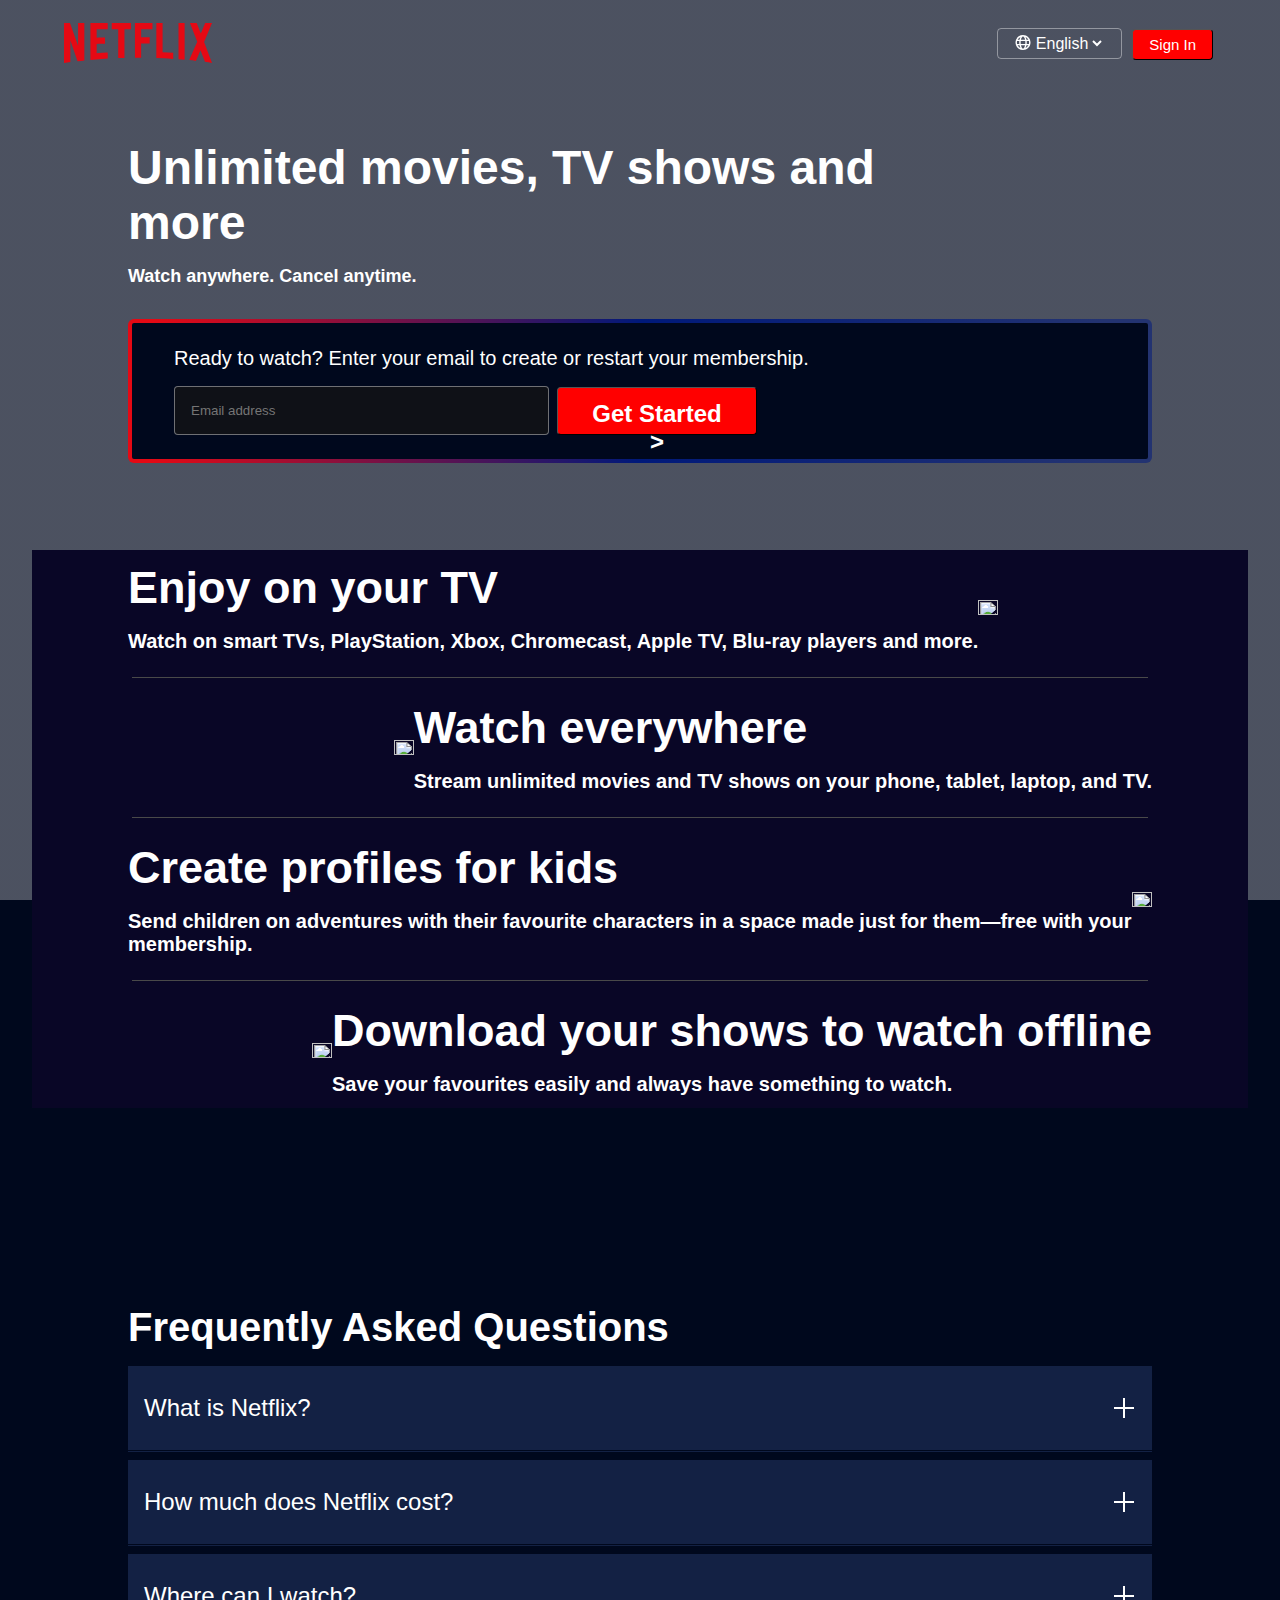
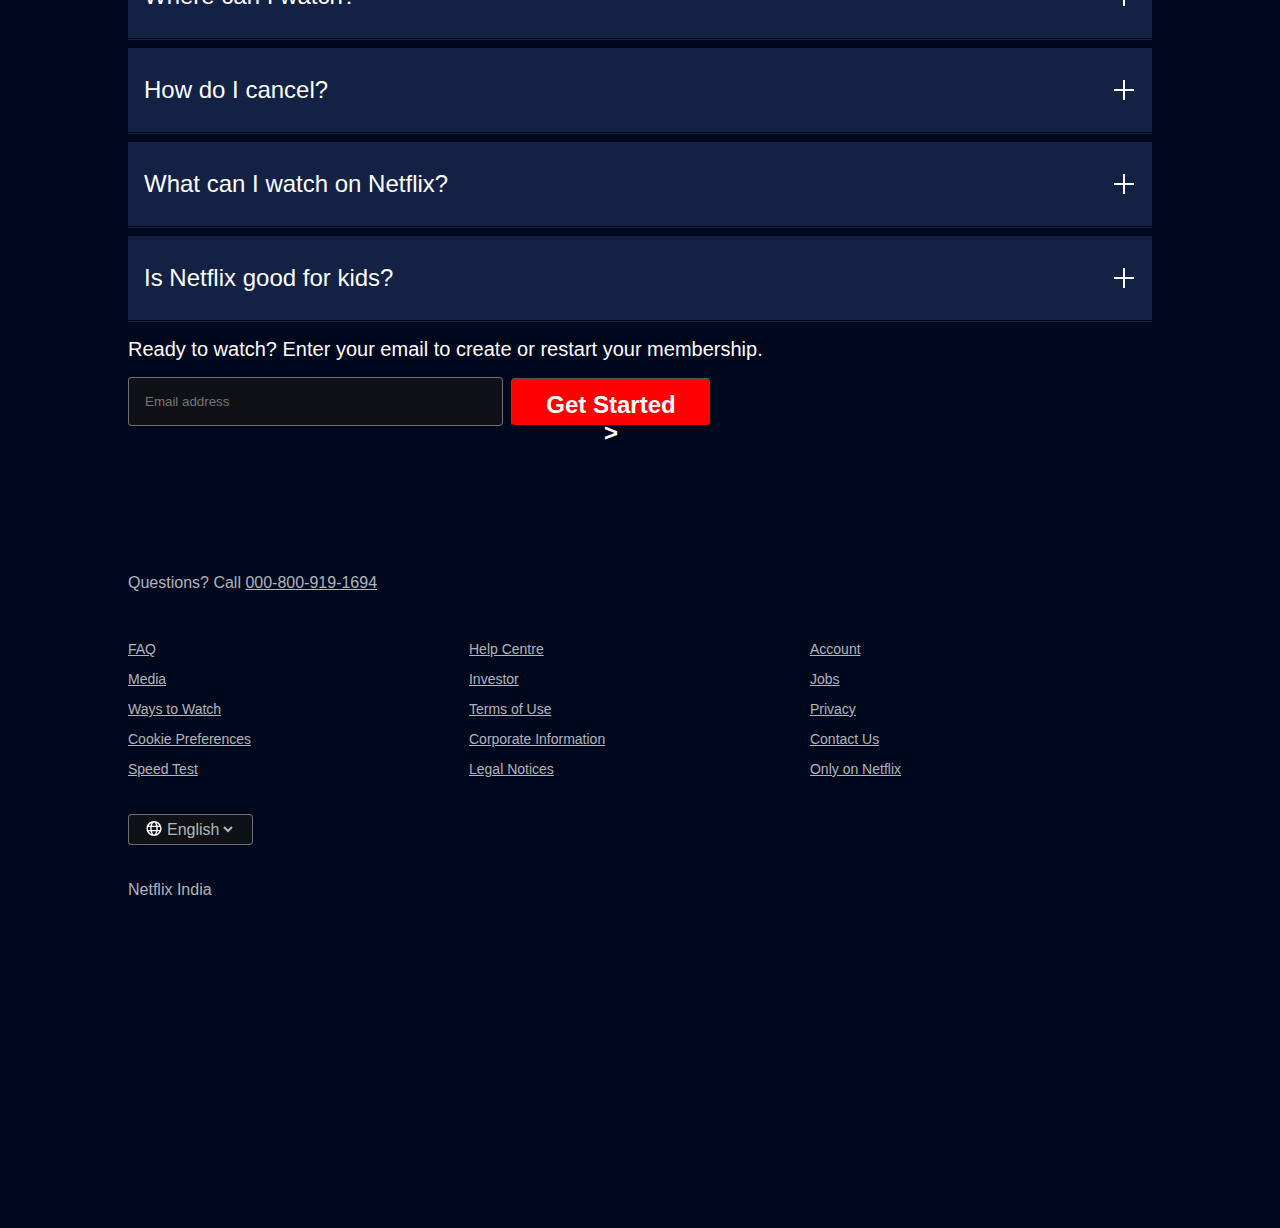
==== htmlfiles/index.html @ 383a478a "NetFlix-Clone-Commit-1" ====
<!DOCTYPE html>
<html lang="en">
<head>
    <meta charset="UTF-8">
    <meta content="width=device-width,initial-scale=1" name="viewport"/>
    <title>Netflix India – Watch TV Shows Online, Watch Movies Online</title>
    <link href="../nficon.ico" rel="icon">
    <link href="../cssfiles/index.css" rel="stylesheet">
    <link href="font.css" rel="stylesheet">
    <script src="../jsfiles/index.js"></script>
    <link href="https://fonts.googleapis.com" rel="preconnect">
    <link crossorigin href="https://fonts.gstatic.com" rel="preconnect">
    <link href="https://fonts.googleapis.com/css2?family=Roboto:wght@300&display=swap" rel="stylesheet">
</head>
<body>
<div class="container">
    <div class="content1">
        <div class="content1box">
            <div class="nav">
                <div id="left">
                    <div>
                        <svg id="logo" role="img"
                             viewBox="0 0 111 30" xmlns="http://www.w3.org/2000/svg">
                            <g>
                                <path d="M105.06233,14.2806261 L110.999156,30 C109.249227,29.7497422 107.500234,29.4366857 105.718437,29.1554972 L102.374168,20.4686475 L98.9371075,28.4375293 C97.2499766,28.1563408 95.5928391,28.061674 93.9057081,27.8432843 L99.9372012,14.0931671 L94.4680851,-5.68434189e-14 L99.5313525,-5.68434189e-14 L102.593495,7.87421502 L105.874965,-5.68434189e-14 L110.999156,-5.68434189e-14 L105.06233,14.2806261 Z M90.4686475,-5.68434189e-14 L85.8749649,-5.68434189e-14 L85.8749649,27.2499766 C87.3746368,27.3437061 88.9371075,27.4055675 90.4686475,27.5930265 L90.4686475,-5.68434189e-14 Z M81.9055207,26.93692 C77.7186241,26.6557316 73.5307901,26.4064111 69.250164,26.3117443 L69.250164,-5.68434189e-14 L73.9366389,-5.68434189e-14 L73.9366389,21.8745899 C76.6248008,21.9373887 79.3120255,22.1557784 81.9055207,22.2804387 L81.9055207,26.93692 Z M64.2496954,10.6561065 L64.2496954,15.3435186 L57.8442216,15.3435186 L57.8442216,25.9996251 L53.2186709,25.9996251 L53.2186709,-5.68434189e-14 L66.3436123,-5.68434189e-14 L66.3436123,4.68741213 L57.8442216,4.68741213 L57.8442216,10.6561065 L64.2496954,10.6561065 Z M45.3435186,4.68741213 L45.3435186,26.2498828 C43.7810479,26.2498828 42.1876465,26.2498828 40.6561065,26.3117443 L40.6561065,4.68741213 L35.8121661,4.68741213 L35.8121661,-5.68434189e-14 L50.2183897,-5.68434189e-14 L50.2183897,4.68741213 L45.3435186,4.68741213 Z M30.749836,15.5928391 C28.687787,15.5928391 26.2498828,15.5928391 24.4999531,15.6875059 L24.4999531,22.6562939 C27.2499766,22.4678976 30,22.2495079 32.7809542,22.1557784 L32.7809542,26.6557316 L19.812541,27.6876933 L19.812541,-5.68434189e-14 L32.7809542,-5.68434189e-14 L32.7809542,4.68741213 L24.4999531,4.68741213 L24.4999531,10.9991564 C26.3126816,10.9991564 29.0936358,10.9054269 30.749836,10.9054269 L30.749836,15.5928391 Z M4.78114163,12.9684132 L4.78114163,29.3429562 C3.09401069,29.5313525 1.59340144,29.7497422 0,30 L0,-5.68434189e-14 L4.4690224,-5.68434189e-14 L10.562377,17.0315868 L10.562377,-5.68434189e-14 L15.2497891,-5.68434189e-14 L15.2497891,28.061674 C13.5935889,28.3437998 11.906458,28.4375293 10.1246602,28.6868498 L4.78114163,12.9684132 Z">
                                </path>
                            </g>
                        </svg>
                    </div>
                </div>
                <div id="right">
                    <div class="inline selectbtn">
                        <div>
                            <svg class="logoglobe"
                                 fill="none"
                                 height="15"
                                 viewBox="0 0 16 16"
                                 width="18"
                                 xmlns="http://www.w3.org/2000/svg">
                                <path
                                        clip-rule="evenodd"
                                        d="M8 14.5C8.23033 14.5 8.84266 14.2743 9.48679 12.986C9.76293 12.4337 9.99973 11.7621 10.1748 11H5.8252C6.00027 11.7621 6.23707 12.4337 6.51321 12.986C7.15734 14.2743 7.76967 14.5 8 14.5ZM5.57762 9.5C5.52716 9.02077 5.5 8.51911 5.5 8C5.5 7.48089 5.52716 6.97923 5.57762 6.5H10.4224C10.4728 6.97923 10.5 7.48089 10.5 8C10.5 8.51911 10.4728 9.02077 10.4224 9.5H5.57762ZM11.7092 11C11.4822 12.1217 11.1317 13.117 10.6914 13.9184C12.0137 13.3161 13.0987 12.2837 13.7678 11H11.7092ZM14.3261 9.5H11.9298C11.9759 9.01412 12 8.51269 12 8C12 7.48731 11.9759 6.98588 11.9298 6.5H14.3261C14.4398 6.98152 14.5 7.48373 14.5 8C14.5 8.51627 14.4398 9.01848 14.3261 9.5ZM4.0702 9.5H1.67393C1.56019 9.01848 1.5 8.51627 1.5 8C1.5 7.48373 1.56019 6.98152 1.67393 6.5H4.0702C4.02411 6.98588 4 7.48731 4 8C4 8.51269 4.02411 9.01412 4.0702 9.5ZM2.23221 11H4.29076C4.51779 12.1217 4.86832 13.117 5.30864 13.9184C3.98635 13.3161 2.90128 12.2837 2.23221 11ZM5.8252 5H10.1748C9.99973 4.23793 9.76293 3.56626 9.48679 3.01397C8.84266 1.72571 8.23033 1.5 8 1.5C7.76967 1.5 7.15734 1.72571 6.51321 3.01397C6.23707 3.56626 6.00027 4.23793 5.8252 5ZM11.7092 5H13.7678C13.0987 3.71627 12.0137 2.68389 10.6914 2.08162C11.1317 2.88302 11.4822 3.8783 11.7092 5ZM5.30864 2.08162C4.86832 2.88302 4.51779 3.8783 4.29076 5H2.23221C2.90128 3.71628 3.98635 2.68389 5.30864 2.08162ZM8 0C12.4183 0 16 3.58172 16 8C16 12.4183 12.4183 16 8 16C3.58172 16 0 12.4183 0 8C0 3.58172 3.58172 0 8 0Z"
                                        fill="white"
                                        fill-rule="evenodd">
                                </path>
                            </svg>
                        </div>
                        <select class="inline">
                            <option selected value="Eng">English</option>
                            <option value="Hin">हिन्दी</option>
                        </select>
                    </div>

                    <div class="inline">
                        <button><a href="">Sign In</a></button>
                    </div>
                </div>
            </div>
            <div id="head">
                <h1 class="netflix-sans">
                    Unlimited movies, TV shows and more
                </h1>
                <span class="netflix-sans">
                <p>Watch anywhere. Cancel anytime.</p>
            </span>
                <div class="headbox">
                    <h3>
                        Ready to watch? Enter your email to create or restart your membership.
                    </h3>
                    <div>
                        <form action="" class="headboxform" method="post">
                            <div>
                                <input name="email" placeholder="Email address" type="email">
                            </div>
                            <button class="netflix-sans" type="submit">Get Started ></button>
                        </form>
                    </div>
                </div>
            </div>
        </div>
    </div>

    <div class="content2">
        <div class="bg1content2"></div>
        <div id="contentin2">

            <div class="content2box">
                <div class="box">
                    <div>
                        <h3>
                            Enjoy on your TV
                        </h3>
                        <p>
                            Watch on smart TVs, PlayStation, Xbox, Chromecast, Apple TV, Blu-ray players and more.
                        </p>
                    </div>
                    <div class="imgdiv"><img height="450" src="../pic1.png" width="600"></div>
                </div>
                <div id="boxline">
                    <div></div>
                </div>
                <div class="box boxreverse">
                    <div>
                        <h3>
                            Watch everywhere
                        </h3>
                        <p>
                            Stream unlimited movies and TV shows on your phone, tablet, laptop, and TV.
                        </p>
                    </div>
                    <div class="imgdiv"><img height="450" src="../pic2.png" width="600"></div>
                </div>
                <div id="boxline">
                    <div></div>
                </div>
                <div class="box">
                    <div>
                        <h3>
                            Create profiles for kids
                        </h3>
                        <p>
                            Send children on adventures with their favourite characters in a space made just for
                            them—free with your membership.
                        </p>
                    </div>
                    <div class="imgdiv"><img height="450" src="../pic3.png" width="600"></div>
                </div>
                <div id="boxline">
                    <div></div>
                </div>
                <div class="box boxreverse">
                    <div>
                        <h3>
                            Download your shows to watch offline
                        </h3>
                        <p>
                            Save your favourites easily and always have something to watch.
                        </p>
                    </div>
                    <div class="imgdiv"><img height="450" src="../pic4.png" width="600"></div>
                </div>
            </div>
            <div id="faq">
                <h2>Frequently Asked Questions</h2>
                <h3 class="faqbox">
                    <div>
                        <button class="faqbutton" id="1" onclick="display('1')">
                                <span>
                                    What is Netflix?
                                </span>
                            <svg alt="" class="default-ltr-cache-1tgeghn e1tuurd64" data-name="Add" fill="none"
                                 height="24"
                                 viewBox="0 0 24 24" width="24" xmlns="http://www.w3.org/2000/svg">
                                <path clip-rule="evenodd" d="M11 2V11H2V13H11V22H13V13H22V11H13V2H11Z"
                                      fill="currentColor"
                                      fill-rule="evenodd">
                                </path>
                            </svg>
                        </button>
                    </div>
                    <div class="hidden" id="2">
                        Netflix is a streaming service that offers a wide variety of award-winning TV shows, movies,
                        anime, documentaries and more – on thousands of internet-connected devices.
                        <br><br>
                        You can watch as much as you want, whenever you want, without a single ad – all for one low
                        monthly price. There's always something new to discover, and new TV shows and movies are
                        added
                        every week!
                    </div>
                </h3>
                <h3 class="faqbox">
                    <div>
                        <button class="faqbutton" id="3" onclick="display('3')">
                                <span>
                                    How much does Netflix cost?
                                </span>
                            <svg alt="" class="default-ltr-cache-1tgeghn e1tuurd64" data-name="Add" fill="none"
                                 height="24"
                                 viewBox="0 0 24 24" width="24" xmlns="http://www.w3.org/2000/svg">
                                <path clip-rule="evenodd" d="M11 2V11H2V13H11V22H13V13H22V11H13V2H11Z"
                                      fill="currentColor"
                                      fill-rule="evenodd">
                                </path>
                            </svg>
                        </button>
                    </div>
                    <div class="hidden" id="4">
                        Watch Netflix on your smartphone, tablet, Smart TV, laptop, or streaming device, all for one
                        fixed monthly fee. Plans range from ₹ 149 to ₹ 649 a month. No extra costs, no contracts.
                    </div>
                </h3>
                <h3 class="faqbox">
                    <div>
                        <button class="faqbutton" id="5" onclick="display('5')">
                                    <span>
                                        Where can I watch?
                                    </span>
                            <svg alt="" class="default-ltr-cache-1tgeghn e1tuurd64" data-name="Add" fill="none"
                                 height="24"
                                 viewBox="0 0 24 24" width="24" xmlns="http://www.w3.org/2000/svg">
                                <path clip-rule="evenodd" d="M11 2V11H2V13H11V22H13V13H22V11H13V2H11Z"
                                      fill="currentColor"
                                      fill-rule="evenodd">
                                </path>
                            </svg>
                        </button>
                    </div>
                    <div class="hidden" id="6">
                        Watch anywhere, anytime. Sign in with your Netflix account to watch instantly on the web at
                        netflix.com from your personal computer or on any internet-connected device that offers the
                        Netflix app, including smart TVs, smartphones, tablets, streaming media players and game
                        consoles.
                        <br><br>
                        You can also download your favourite shows with the iOS, Android, or Windows 10 app. Use
                        downloads to watch while you're on the go and without an internet connection. Take Netflix
                        with
                        you anywhere.
                    </div>
                </h3>
                <h3 class="faqbox">
                    <div>
                        <button class="faqbutton" id="7" onclick="display('7')">
                                    <span>
                                        How do I cancel?
                                    </span>
                            <svg alt="" class="default-ltr-cache-1tgeghn e1tuurd64" data-name="Add" fill="none"
                                 height="24"
                                 viewBox="0 0 24 24" width="24" xmlns="http://www.w3.org/2000/svg">
                                <path clip-rule="evenodd" d="M11 2V11H2V13H11V22H13V13H22V11H13V2H11Z"
                                      fill="currentColor"
                                      fill-rule="evenodd">
                                </path>
                            </svg>
                        </button>
                    </div>
                    <div class="hidden" id="8">
                        Netflix is flexible. There are no annoying contracts and no commitments. You can easily
                        cancel
                        your account online in two clicks. There are no cancellation fees – start or stop your
                        account
                        anytime.
                    </div>
                </h3>
                <h3 class="faqbox">
                    <div>
                        <button class="faqbutton" id="9" onclick="display('9')">
                                    <span>
                                        What can I watch on Netflix?
                                    </span>
                            <svg alt="" class="default-ltr-cache-1tgeghn e1tuurd64" data-name="Add" fill="none"
                                 height="24"
                                 viewBox="0 0 24 24" width="24" xmlns="http://www.w3.org/2000/svg">
                                <path clip-rule="evenodd" d="M11 2V11H2V13H11V22H13V13H22V11H13V2H11Z"
                                      fill="currentColor"
                                      fill-rule="evenodd">
                                </path>
                            </svg>
                        </button>
                    </div>
                    <div class="hidden" id="10">
                        Netflix has an extensive library of feature films, documentaries, TV shows, anime,
                        award-winning
                        Netflix originals, and more. Watch as much as you want, anytime you want.
                    </div>
                </h3>
                <h3 class="faqbox">
                    <div>
                        <button class="faqbutton" id="11" onclick="display('11')">
                                    <span>
                                        Is Netflix good for kids?
                                    </span>
                            <svg alt="" class="default-ltr-cache-1tgeghn e1tuurd64" data-name="Add" fill="none"
                                 height="24"
                                 viewBox="0 0 24 24" width="24" xmlns="http://www.w3.org/2000/svg">
                                <path clip-rule="evenodd" d="M11 2V11H2V13H11V22H13V13H22V11H13V2H11Z"
                                      fill="currentColor"
                                      fill-rule="evenodd">
                                </path>
                            </svg>
                        </button>
                    </div>
                    <div class="hidden" id="12">
                        The Netflix Kids experience is included in your membership to give parents control while
                        kids
                        enjoy family-friendly TV shows and films in their own space.
                        <br><br>
                        Kids profiles come with PIN-protected parental controls that let you restrict the maturity
                        rating of content kids can watch and block specific titles you don’t want kids to see.
                    </div>
                </h3>
                <div class="headbox" id="repeatbox">
                    <h3>
                        Ready to watch? Enter your email to create or restart your membership.
                    </h3>
                    <div>
                        <form action="" class="headboxform" method="post">
                            <div>
                                <input name="email" placeholder="Email address" type="email">
                            </div>
                            <button class="netflix-sans" type="submit">Get Started ></button>
                        </form>
                    </div>
                </div>
            </div>
            <div id="bottom">
                <footer>
                    <p>
                        Questions? Call
                        <a href="">
                            <span>000-800-919-1694</span>
                        </a>
                    </p>
                    <ul>
                        <li>
                            <a href="" role="link">FAQ</a>
                        </li>
                        <li>
                            <a href="" role="link">Help Centre</a>
                        </li>
                        <li>
                            <a href="" role="link">Account</a>
                        </li>
                        <li>
                            <a href="" role="link">Media</a>
                        </li>
                        <li>
                            <a href="" role="link">Investor</a>
                        </li>
                        <li>
                            <a href="" role="link">Jobs</a>
                        </li>
                        <li>
                            <a href="" role="link">Ways to Watch</a>
                        </li>
                        <li>
                            <a href="" role="link">Terms of Use</a>
                        </li>
                        <li>
                            <a href="" role="link">Privacy</a>
                        </li>
                        <li>
                            <a href="" role="link">Cookie Preferences</a>
                        </li>
                        <li>
                            <a href="" role="link">Corporate Information</a>
                        </li>
                        <li>
                            <a href="" role="link">Contact Us</a>
                        </li>
                        <li>
                            <a href="" role="link">Speed Test</a>
                        </li>
                        <li>
                            <a href="" role="link">Legal Notices</a>
                        </li>
                        <li>
                            <a href="" role="link">Only on Netflix</a>
                        </li>
                    </ul>
                    <div class="inline selectbtn" id="repeatbutton">
                        <div>
                            <svg class="logoglobe"
                                 fill="none"
                                 height="15"
                                 viewBox="0 0 16 16"
                                 width="18"
                                 xmlns="http://www.w3.org/2000/svg">
                                <path
                                        clip-rule="evenodd"
                                        d="M8 14.5C8.23033 14.5 8.84266 14.2743 9.48679 12.986C9.76293 12.4337 9.99973 11.7621 10.1748 11H5.8252C6.00027 11.7621 6.23707 12.4337 6.51321 12.986C7.15734 14.2743 7.76967 14.5 8 14.5ZM5.57762 9.5C5.52716 9.02077 5.5 8.51911 5.5 8C5.5 7.48089 5.52716 6.97923 5.57762 6.5H10.4224C10.4728 6.97923 10.5 7.48089 10.5 8C10.5 8.51911 10.4728 9.02077 10.4224 9.5H5.57762ZM11.7092 11C11.4822 12.1217 11.1317 13.117 10.6914 13.9184C12.0137 13.3161 13.0987 12.2837 13.7678 11H11.7092ZM14.3261 9.5H11.9298C11.9759 9.01412 12 8.51269 12 8C12 7.48731 11.9759 6.98588 11.9298 6.5H14.3261C14.4398 6.98152 14.5 7.48373 14.5 8C14.5 8.51627 14.4398 9.01848 14.3261 9.5ZM4.0702 9.5H1.67393C1.56019 9.01848 1.5 8.51627 1.5 8C1.5 7.48373 1.56019 6.98152 1.67393 6.5H4.0702C4.02411 6.98588 4 7.48731 4 8C4 8.51269 4.02411 9.01412 4.0702 9.5ZM2.23221 11H4.29076C4.51779 12.1217 4.86832 13.117 5.30864 13.9184C3.98635 13.3161 2.90128 12.2837 2.23221 11ZM5.8252 5H10.1748C9.99973 4.23793 9.76293 3.56626 9.48679 3.01397C8.84266 1.72571 8.23033 1.5 8 1.5C7.76967 1.5 7.15734 1.72571 6.51321 3.01397C6.23707 3.56626 6.00027 4.23793 5.8252 5ZM11.7092 5H13.7678C13.0987 3.71627 12.0137 2.68389 10.6914 2.08162C11.1317 2.88302 11.4822 3.8783 11.7092 5ZM5.30864 2.08162C4.86832 2.88302 4.51779 3.8783 4.29076 5H2.23221C2.90128 3.71628 3.98635 2.68389 5.30864 2.08162ZM8 0C12.4183 0 16 3.58172 16 8C16 12.4183 12.4183 16 8 16C3.58172 16 0 12.4183 0 8C0 3.58172 3.58172 0 8 0Z"
                                        fill="white"
                                        fill-rule="evenodd">
                                </path>
                            </svg>
                        </div>
                        <select class="inline">
                            <option selected value="Eng">English</option>
                            <option value="Hin">हिन्दी</option>
                        </select>
                    </div>
                    <div>Netflix India</div>
                </footer>
            </div>
        </div>
    </div>
</div>
</body>
</html>
---- cssfiles/index.css ----
* {
    margin: 0px;
    padding: 0px;
    color: white;
    font-family: "Myfont",Arial,sans-serif;
    font-weight: 100;
    -webkit-text-size-adjust: 100%;
}
body{
    font-size: 16px;
}

.container{
    display: flex;
    flex-direction: column;
    justify-content: center;
    flex-wrap: wrap;
}
.content1{
    display: flex;
    /*flex-wrap: wrap;*/
    /*position: relative;*/
    width: 100%;
    background: linear-gradient(0deg, rgba(0, 8, 29, 0.7), rgba(0, 8, 29, 0.7)), url("../bgimg.jpg");
    min-height: 56.25rem;
    box-sizing: border-box;

}
.content1box {
    display: flex;
    flex-direction: column;
    padding: 0 3rem;
    width: 100%;
}

.nav {
    display: flex;
    align-items: center;
    height: 86px;
    padding: 0 3rem;
}

#left {
    width: 40%;
    /*margin-left: -16px;*/
}

#right {
    text-align: right;
    width: 60%;
    padding: 3px;
    height: 35px;
}

.selectbtn {
    background-color: transparent;
    padding: 4px 16px;
    font-stretch: 100%;
    border: 1px solid rgba(255, 255, 255, 0.4);
    margin: 2px 6px 0px 0px;
    border-radius: 4px;
}

select {
    background-color: transparent;
    color: white;
    border: none;
    font-size: 16px;
    /*-webkit-appearance: none;*/
}

#logo {
    width: 9.25rem;
    height: 2.5rem;
    fill: rgba(229, 9, 20, 1);
    display: block;
}

button {
    border-width: 0.0625rem;
    color: white;
    background-color: red;
    padding: 6px 16px;
    font-size: 15px;
    /*margin: -2px 0px 0px 2px;*/
    border-radius: 4px;
}

.logoglobe {
    margin-top: 2px;
    fill: rgba(229, 9, 20, 1);
    /*color: white;*/
}

a {
    color: white;
    text-decoration: none;
    font-weight: 500;
}

.inline {
    display: inline-flex;
}

#head {
    padding: 5.875rem min(10%, 6.25rem) 0 min(10%, 6.25rem);
    display: inline-flex;
    flex-direction: column;
    -webkit-box-pack: end;
    margin: -16px 0px 0px 0px;
}

.netflix-sans {
    font-family: "Myfont", Arial, sans-serif;
    font-weight: 900;
    display: inline-flex;
}

#head h1 {
    margin-top: 10px;
    width: 75%;
    -webkit-text-size-adjust: 100%;
    font-size: 3.5rem;
}

#head span {
    margin-top: 16px;
}

#head span p {
    font-size: 1.5rem;
    font-weight: 550;
}

.headbox {
    display: flex;
    flex-direction: column;
    background: linear-gradient(0deg, rgba(0, 8, 29, 1), rgba(0, 8, 29, 1)) padding-box, linear-gradient(271.65deg, #233371 5.26%, #00197a 50.02%, #e50914 97.68%) border-box;
    border: 4px solid transparent;
    padding:1.5rem 2.625rem;
    margin: 3.5rem 0 0 0;
    border-radius: 6px;
    width: auto;
    /*height: 115px;*/
    justify-content: center;
}
.headbox div{
    -webkit-box-sizing: border-box;
}
.headboxform{
    display: flex;
    align-items: flex-end;
    width: 100%;
}
.headbox h3{
    font-size: 1.25rem;
    font-weight: 400;
}

.headboxform div{
    margin-top: 1rem;
    display: inline-flex;
    background: rgba(22, 22, 22, 0.7);
    border-radius: 0.25rem;
    border: 1px solid rgba(255, 255, 255, 0.4);
    min-height: 1rem;
    min-width: 1rem;
    flex: 2;
    max-width: 375px;
}

.headboxform div input{
    top: 1rem;
    left: 1rem;
    font-size: 1 rem ;
    cursor: text;
    background: transparent;
    width: 100%;
    border: none;
    padding: 1rem;
    color: rgba(255, 255, 255, 0.7);

}
.headboxform button{
    display: inline-flex;
    font-size: 1.5rem;
    font-weight: 550;
    padding: 0.75rem 1.5rem;
    cursor: pointer;
    flex: 1;
    max-height: 3rem;
    margin-left: 0.5rem;
    max-width: 200px;
    min-width: 200px;
}

.content2{
    display: flex;
    width: auto;
    position: relative;
}
.bg1content2{
    display: flex;
    position: relative;
    height: 100%;
    background: linear-gradient(180deg, rgba(0, 8, 29, 0) 0%, #00081D 93.46%);
}



#contentin2{
    position:relative;
    display: flex;
    flex-direction: column;
    padding: 0 3rem;
    background: linear-gradient(0deg, rgba(0, 8, 29, 1), rgba(0, 8, 29, 1)) padding-box, linear-gradient(271.65deg, #233371 5.26%, #00197a 50.02%, #e50914 97.68%) border-box;
    width: 100%;
    height: inherit;
}
.content2box{
    background: #090626;
    position: relative;
    top: -230px;

}
.box{
    padding: 12px min(10%, 6rem);
    display: flex;
    flex-direction: row;
    align-items: center;
}
.boxreverse{
    flex-direction: row-reverse;
}
.box div{
    display: flex;
    flex-direction: column;
    justify-content: center;
}
.imgdiv{
    display: flex;
    box-sizing: inherit;
}
img{
    width: 100%;
    height: 100%;
}
#boxline{
    padding: 12px 100px;
    display: block;
}
#boxline div{
    border-bottom: 1.21165px solid #494949;
}
.box div h3{
    font-weight: 900;
    font-size: 45px;
    display: inline-flex;
}
.box div p{
    display: inline-flex;
    font-weight: 550;
    font-size: 20px;
    margin-top: 16px;
}

#faq{
    position: relative;
    top: -265px;
    margin-top: 52px;
    padding: 3.75rem min(10%, 6rem) 4rem;
}
#faq h2{
    font-size: 40px;
    font-weight: 700;
    display: inline-flex;
    margin-bottom: 16px;
}

.faqbox{
    position: relative;
    margin-bottom: 8px;
    background-color: rgba(19, 33, 68, 1);
}
.faqbox div{
    border-bottom:1px solid rgba(0, 8, 29, 1);
}
.faqbutton{
    width: 100%;
    height: 84px;
    display: flex;
    justify-content: space-between;
    align-items: center;
    background: transparent;
    border: none;
    cursor: pointer;
}
.faqbutton>span,.faqbox>div{
    font-weight: 400;
    font-size: 24px;
    text-align: left;
}
.hidden{
    visibility: collapse;
    max-height: 0;
    padding: 0 1.5rem;
    overflow: hidden;
    transition: all 0.1s cubic-bezier(0.5, 0, 0.1, 1);
}
.visible{
    visibility: visible;
    display: block;
    text-align: left;
    text-indent: 0;
    max-height: 75rem;
    padding: 1.5rem 1.5rem;
    transition:  all 0.25s cubic-bezier(0.5, 0, 0.1, 1);
    background: rgba(34, 51, 98, 1);
}

#repeatbox{
    background: transparent;
    border: none;
    padding: 0px;
    margin-top: 16px;
}

#bottom{
    position: relative;
    top: -265px;
    margin-top: 24px;
    padding: 3.75rem min(10%, 6rem) 4rem;
}

footer *{
    color:rgba(255,255,255,0.7);
}
footer ul{
    margin-top: 36px;
    display: inline-flex;
    width: 100%;
    flex-wrap: wrap;
}
footer ul li{
    margin-top: 12px;
    list-style: none;
    width: 25%;
}

footer span,ul>li>a{
    text-decoration: underline;
    font-size: 14px;
    font-weight: 400;
}
footer span{
    font-size: 16px;
}

footer>div,#repeatbutton{
    margin-top: 36px;
}
#repeatbutton{
    background: rgba(22,22,22,0.7);
}

@media only screen and (max-width: 1280px){
    #head{
        padding: 3.75rem min(10%, 6rem) 0 min(10%, 6rem);
        font-size: 3rem;
    }
    #head span p {
        font-size: 1.125rem;
    }
    #contentin2{
        padding: 0 2rem;
    }
    footer ul li{
        width: 33.3%;
    }
    #head h1{
        font-size: 3rem;
    }
    .content1box{
        padding: 0 2rem;
        min-height: 56.25rem;
    }
    .nav{
        padding: 0 2rem;
    }
    .headbox{
        padding:1.5rem 2.625rem;
        margin: 2rem 0 0 0;
    }
    .content2box{
        top: -350px;
    }
}
@media only screen and (max-width: 960px){
    footer ul li{
        width: 50%;
    }
    #head h1{
        font-size: 2.4rem;
        font-weight: 700;
    }
    .content1box{
        padding: 0 2rem;
        min-height: 32rem;
    }
    .headbox{
        padding:1rem;
        margin: 0.875rem 0 0 0;
    }
    #logo{
        width: 5.5625rem;
        height: 1.5rem;
    }
    .content2box{
        top: -400px;
    }
}
@media only screen and (max-width: 600px) {

    .selectbtn select{
        min-width: auto;

    }
    .selectbtn{
        margin: 2px 0px;
    }
    .content1box{
        padding: 0 1.5rem;
        min-height: 30rem;
    }
    #head{
        padding: 3.75rem min(10%, 1rem) 0 min(10%, 1rem);
    }
    .nav{
        padding: 0px;
    }
    .headbox h3{
        line-height: 1.6875rem;
        font-size: 1.125rem;
    }
    .headboxform{
        align-items: flex-start;
        flex-direction:column;
    }
    .headboxform div{
        width: 100%;
    }
    .headboxform button{
        font-size: 1.125rem;
        padding: 0.5rem 1rem;
        min-height: 3rem;
        margin-top: 1rem;
    }
    .box{
        padding: 12px min(10%, 1rem);
    }

    #contentin2{
        padding: 0 1.5rem;
        /*top: 279px;*/
    }
    #faq{
        padding: 3.75rem min(10%, 1rem) 3rem;
    }
    #bottom{
        padding: 0 1.5rem;
        padding: 3.75rem min(10%, 1rem) 3rem;
    }
    footer ul li{
        width: 100%;
    }
    .box{
        flex-direction: column;
    }
    .box div h3{
        font-weight: 700;
        font-size: 2rem;
    }
    .box div p{
        font-weight: 400;
        font-size: 1rem;
    }
    .content2box{
        top: -300px;
    }
}
@media screen and (max-width: 415px) {
    .content2box{
        top: -250px;
    }
}
@media screen and (max-width: 335px) {
    .container{
        flex-wrap: nowrap;
        overflow: clip;
    }
    .content2box{
        top: -100px;
    }
    .headboxform button{
        min-width: 113px;
        overflow: clip;
    }
}
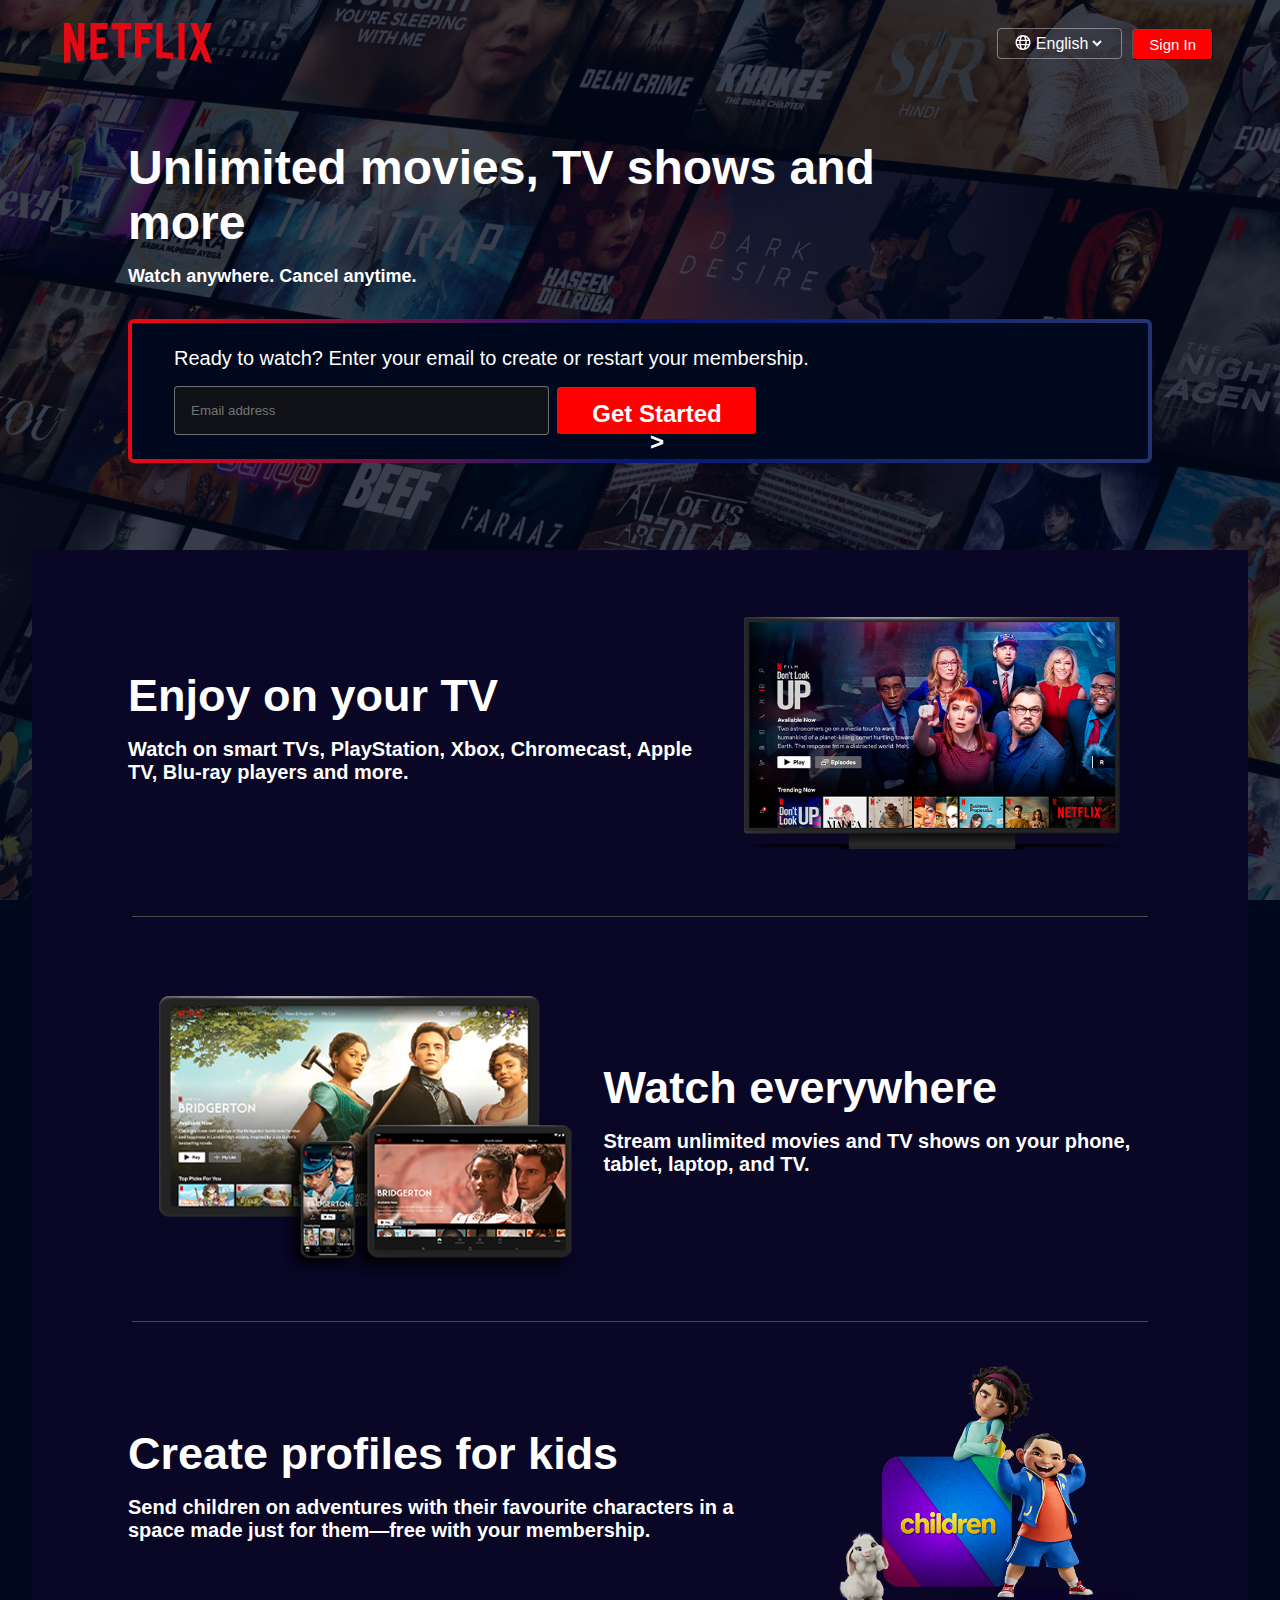
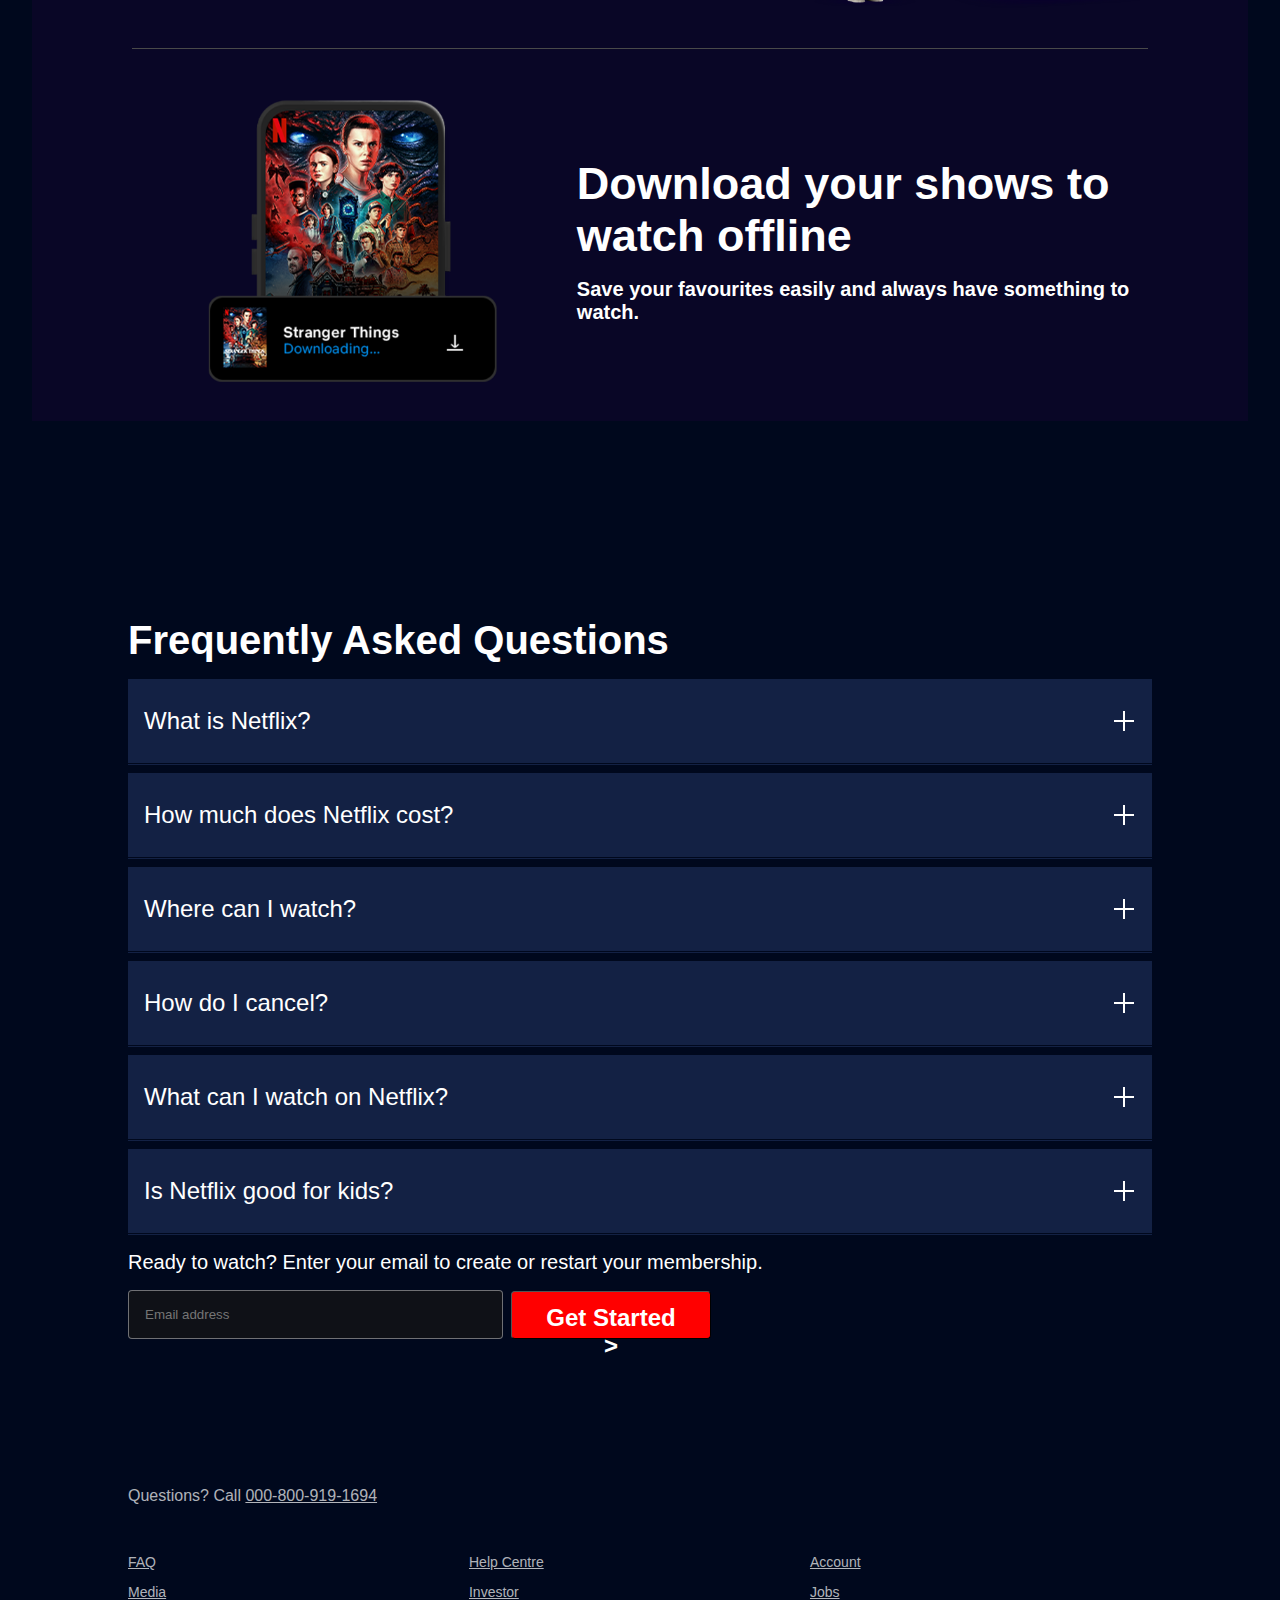
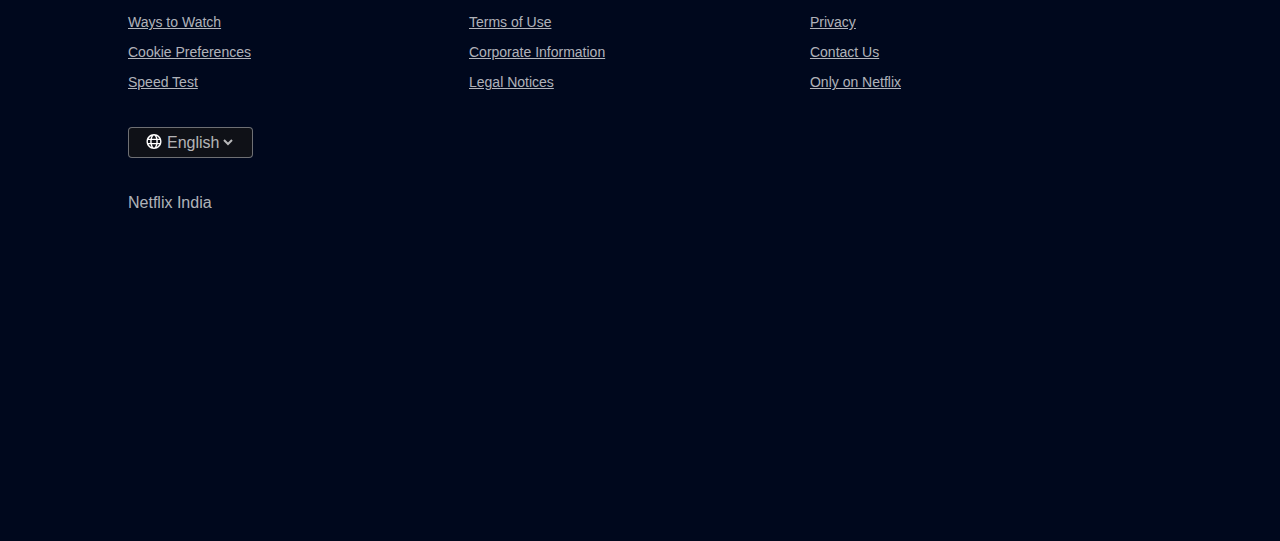
==== commit 1c8c760e: "NetFlix_Clone commit-1" ====
--- a/htmlfiles/index.html
+++ b/htmlfiles/index.html
@@ -4,7 +4,7 @@
     <meta charset="UTF-8">
     <meta content="width=device-width,initial-scale=1" name="viewport"/>
     <title>Netflix India – Watch TV Shows Online, Watch Movies Online</title>
-    <link href="../nficon.ico" rel="icon">
+    <link href="../imgs/nficon.ico" rel="icon">
     <link href="../cssfiles/index.css" rel="stylesheet">
     <link href="font.css" rel="stylesheet">
     <script src="../jsfiles/index.js"></script>
@@ -94,7 +94,7 @@
                             Watch on smart TVs, PlayStation, Xbox, Chromecast, Apple TV, Blu-ray players and more.
                         </p>
                     </div>
-                    <div class="imgdiv"><img height="450" src="../pic1.png" width="600"></div>
+                    <div class="imgdiv"><img height="450" src="../imgs/pic1.png" width="600"></div>
                 </div>
                 <div id="boxline">
                     <div></div>
@@ -108,7 +108,7 @@
                             Stream unlimited movies and TV shows on your phone, tablet, laptop, and TV.
                         </p>
                     </div>
-                    <div class="imgdiv"><img height="450" src="../pic2.png" width="600"></div>
+                    <div class="imgdiv"><img height="450" src="../imgs/pic2.png" width="600"></div>
                 </div>
                 <div id="boxline">
                     <div></div>
@@ -123,7 +123,7 @@
                             them—free with your membership.
                         </p>
                     </div>
-                    <div class="imgdiv"><img height="450" src="../pic3.png" width="600"></div>
+                    <div class="imgdiv"><img height="450" src="../imgs/pic3.png" width="600"></div>
                 </div>
                 <div id="boxline">
                     <div></div>
@@ -137,7 +137,7 @@
                             Save your favourites easily and always have something to watch.
                         </p>
                     </div>
-                    <div class="imgdiv"><img height="450" src="../pic4.png" width="600"></div>
+                    <div class="imgdiv"><img height="450" src="../imgs/pic4.png" width="600"></div>
                 </div>
             </div>
             <div id="faq">
--- a/cssfiles/index.css
+++ b/cssfiles/index.css
@@ -22,7 +22,7 @@
     /*flex-wrap: wrap;*/
     /*position: relative;*/
     width: 100%;
-    background: linear-gradient(0deg, rgba(0, 8, 29, 0.7), rgba(0, 8, 29, 0.7)), url("../bgimg.jpg");
+    background: linear-gradient(0deg, rgba(0, 8, 29, 0.7), rgba(0, 8, 29, 0.7)), url("../imgs/bgimg.jpg");
     min-height: 56.25rem;
     box-sizing: border-box;
 
